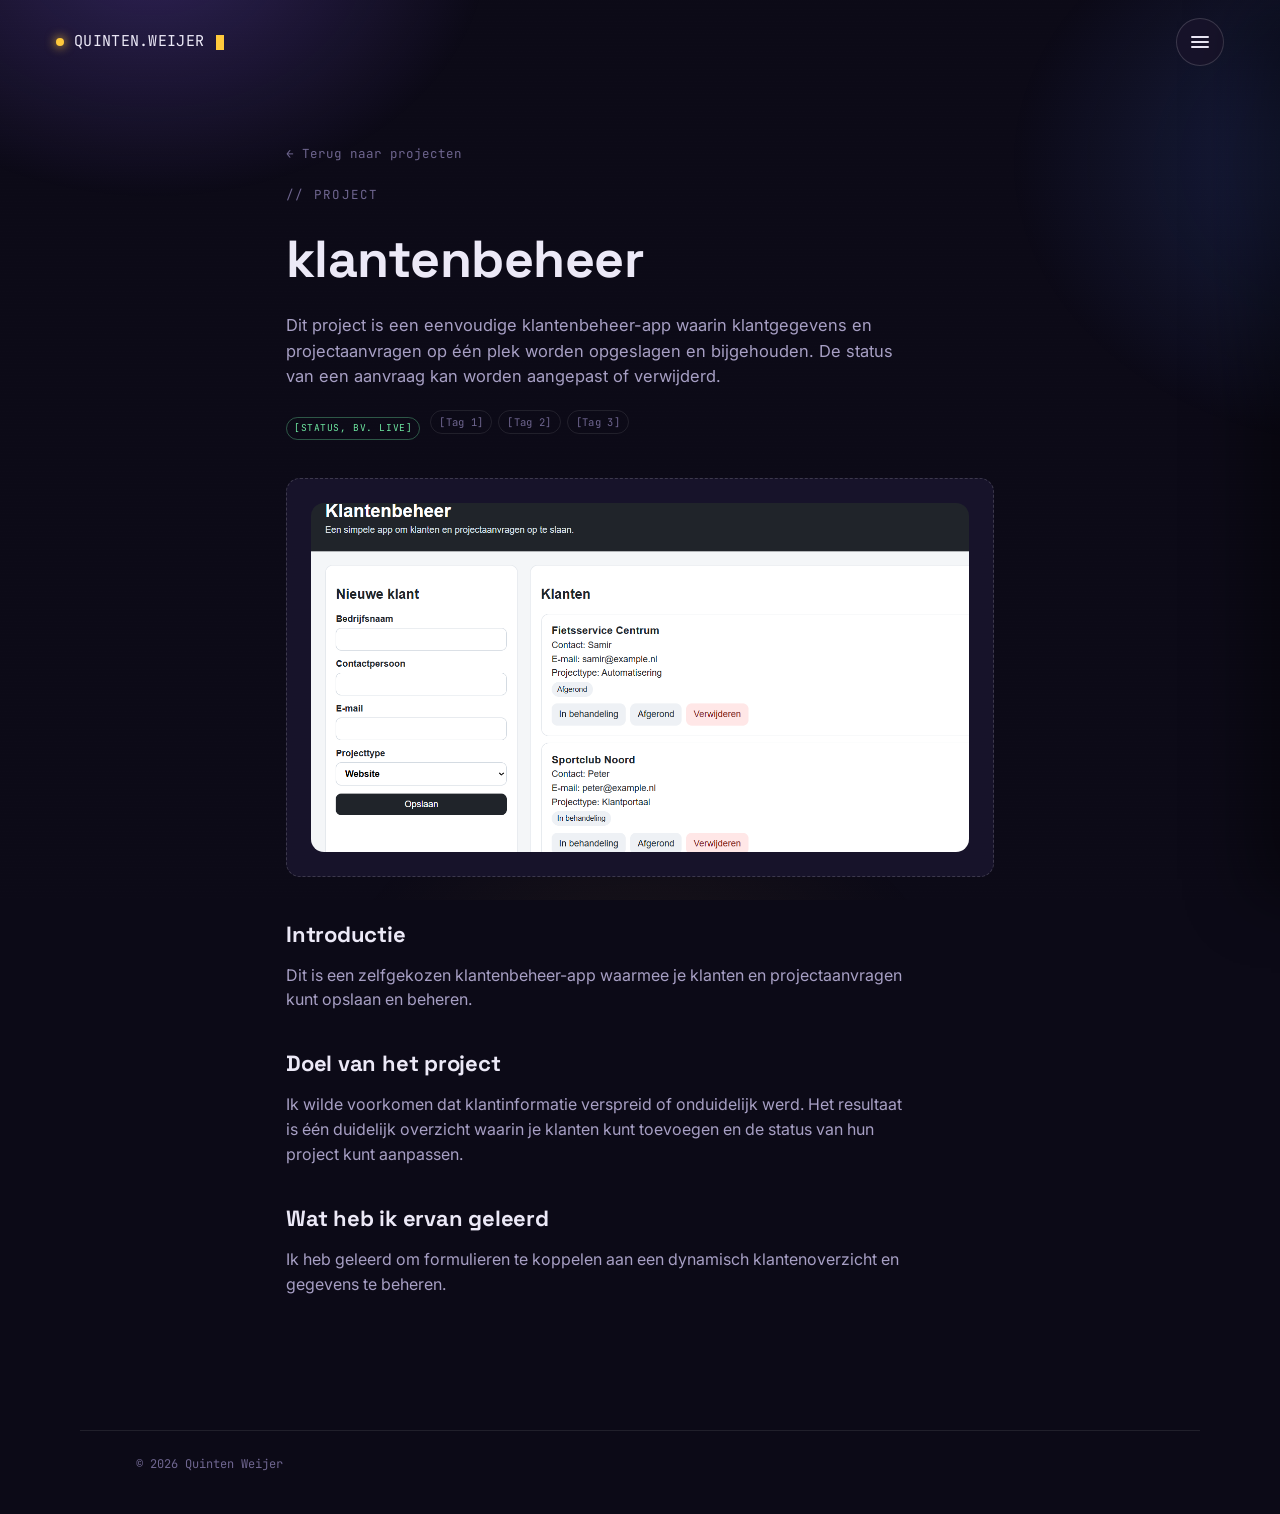
==== Klantenbeheer.html @ d6dd0682 "Started project" ====
<!DOCTYPE html>
<html lang="nl">
<head>
  <meta charset="UTF-8" />
  <meta name="viewport" content="width=device-width, initial-scale=1.0" />
  <title>[Projectnaam] — Quinten Weijer</title>
  <meta name="description" content="[Korte omschrijving van het project voor zoekmachines.]" />
  <link rel="preconnect" href="https://fonts.googleapis.com" />
  <link rel="preconnect" href="https://fonts.gstatic.com" crossorigin />
  <link href="https://fonts.googleapis.com/css2?family=Space+Grotesk:wght@500;600;700&family=Inter:wght@400;500;600&family=JetBrains+Mono:wght@400;500&display=swap" rel="stylesheet" />
  <link rel="stylesheet" href="css/styles.css" />
</head>
<body>
  <header class="site-header">
    <a class="brand" href="index.html">
      <span class="brand__dot"></span>
      QUINTEN.WEIJER<span class="brand__cursor" aria-hidden="true"></span>
    </a>
    <button class="menu-toggle" type="button" data-menu-toggle aria-expanded="false" aria-controls="nav-panel" aria-label="Menu openen">
      <span class="menu-toggle__bars"><span></span><span></span><span></span></span>
    </button>
  </header>

  <div class="nav-scrim" data-nav-scrim></div>
  <nav class="nav-panel" id="nav-panel" data-nav-panel aria-label="Hoofdmenu">
    <p class="nav-panel__eyebrow">Navigatie</p>
    <ul class="nav-panel__list">
      <li><a href="index.html">Home <span class="tag">// chat</span></a></li>
      <li><a href="projecten.html" aria-current="page">Projecten <span class="tag">// cards</span></a></li>
      <li><a href="over-mij.html">Over mij <span class="tag">// profiel</span></a></li>
    </ul>
  </nav>

  <main>
    <section class="project-detail">
      <a class="project-detail__back" href="projecten.html">← Terug naar projecten</a>

      <p class="project-detail__eyebrow">// project</p>
      <h1 class="project-detail__title">klantenbeheer</h1>
      <p class="project-detail__lede">
        Dit project is een eenvoudige klantenbeheer-app waarin klantgegevens en projectaanvragen op één plek worden opgeslagen en bijgehouden. De status van een aanvraag kan worden aangepast of verwijderd.
      </p>

      <div class="project-detail__meta">
        <span class="project-card__status project-card__status--live">[Status, bv. Live]</span>
        <div class="project-card__tags">
          <span>[Tag 1]</span>
          <span>[Tag 2]</span>
          <span>[Tag 3]</span>
        </div>
      </div>

      
        
        <div class="project-detail__image">
          <img src="images/Klantenbeheer.png" alt="Screenshot van Klantenbeheer" />
        </div>
  
      

      <div class="project-detail__section">
        <h2>Introductie</h2>
        <p>
          Dit is een zelfgekozen klantenbeheer-app waarmee je klanten en projectaanvragen kunt opslaan en beheren.
        </p>
      </div>

      <div class="project-detail__section">
        <h2>Doel van het project</h2>
        <p>
          Ik wilde voorkomen dat klantinformatie verspreid of onduidelijk werd. Het resultaat is één duidelijk overzicht waarin je klanten kunt toevoegen en de status van hun project kunt aanpassen.
        </p>
      </div>

      <div class="project-detail__section">
        <h2>Wat heb ik ervan geleerd</h2>
        <p>
          Ik heb geleerd om formulieren te koppelen aan een dynamisch klantenoverzicht en gegevens te beheren.
        </p>
      </div>
    </section>
  </main>

  <footer class="site-footer">
    <span>© 2026 Quinten Weijer</span>
  </footer>

  <script src="js/main.js"></script>
</body>
</html>
---- css/styles.css ----
/* ==========================================================================
   Quinten Weijer — AI Portfolio
   Design tokens
   ========================================================================== */
:root {
  /* color */
  --bg-deep: #0c0a17;
  --bg-panel: #17132a;
  --bg-panel-2: #1e1938;
  --bg-panel-3: #241f42;
  --border: rgba(255, 255, 255, 0.09);
  --border-strong: rgba(255, 255, 255, 0.16);

  --purple: #8a63f9;
  --purple-dim: #5c4599;
  --blue: #4d7bf7;
  --yellow: #ffc93c;
  --yellow-dim: #b6913f;

  --text: #ece9f7;
  --text-muted: #a79fc4;
  --text-dim: #6f6690;

  /* type */
  --font-display: "Space Grotesk", "Inter", sans-serif;
  --font-body: "Inter", sans-serif;
  --font-mono: "JetBrains Mono", "Consolas", monospace;

  /* layout */
  --max-width: 1120px;
  --radius-sm: 8px;
  --radius-md: 14px;
  --radius-lg: 22px;
  --nav-h: 84px;
}

* {
  box-sizing: border-box;
}

html {
  scroll-behavior: smooth;
}

body {
  margin: 0;
  min-height: 100vh;
  background: var(--bg-deep);
  color: var(--text);
  font-family: var(--font-body);
  font-size: 16px;
  line-height: 1.55;
  -webkit-font-smoothing: antialiased;
}

/* ambient background glow, fixed so it doesn't move with scroll */
body::before {
  content: "";
  position: fixed;
  inset: 0;
  z-index: 0;
  pointer-events: none;
  background:
    radial-gradient(560px 420px at 12% -6%, rgba(138, 99, 249, 0.28), transparent 60%),
    radial-gradient(620px 480px at 108% 18%, rgba(77, 123, 247, 0.22), transparent 60%),
    radial-gradient(500px 400px at 50% 115%, rgba(255, 201, 60, 0.07), transparent 65%);
}

/* faint scanline texture layered above the glow */
body::after {
  content: "";
  position: fixed;
  inset: 0;
  z-index: 0;
  pointer-events: none;
  opacity: 0.4;
  background-image: repeating-linear-gradient(
    to bottom,
    rgba(255, 255, 255, 0.014) 0px,
    rgba(255, 255, 255, 0.014) 1px,
    transparent 1px,
    transparent 3px
  );
}

main,
.site-header,
.site-footer {
  position: relative;
  z-index: 1;
}

img {
  max-width: 100%;
  display: block;
}

a {
  color: inherit;
}

button {
  font-family: inherit;
}

::selection {
  background: var(--yellow);
  color: #14100a;
}

/* focus visibility */
a:focus-visible,
button:focus-visible,
input:focus-visible,
textarea:focus-visible {
  outline: 2px solid var(--yellow);
  outline-offset: 3px;
  border-radius: 4px;
}

.visually-hidden {
  position: absolute;
  width: 1px;
  height: 1px;
  overflow: hidden;
  clip: rect(0 0 0 0);
  white-space: nowrap;
}

/* ==========================================================================
   Header / nav
   ========================================================================== */
.site-header {
  height: var(--nav-h);
  display: flex;
  align-items: center;
  justify-content: space-between;
  padding: 0 clamp(20px, 5vw, 56px);
}

.brand {
  display: flex;
  align-items: center;
  gap: 10px;
  font-family: var(--font-mono);
  font-size: 15px;
  letter-spacing: 0.02em;
  text-decoration: none;
  color: var(--text);
}

.brand__dot {
  width: 8px;
  height: 8px;
  border-radius: 50%;
  background: var(--yellow);
  box-shadow: 0 0 10px 2px rgba(255, 201, 60, 0.55);
}

.brand__cursor {
  display: inline-block;
  width: 8px;
  height: 1em;
  background: var(--yellow);
  margin-left: 2px;
  animation: blink 1.1s steps(1) infinite;
  vertical-align: -2px;
}

@keyframes blink {
  50% {
    opacity: 0;
  }
}

.menu-toggle {
  position: relative;
  z-index: 40;
  width: 48px;
  height: 48px;
  border-radius: 50%;
  border: 1px solid var(--border-strong);
  background: var(--bg-panel);
  display: flex;
  align-items: center;
  justify-content: center;
  cursor: pointer;
  transition: border-color 0.2s ease, transform 0.15s ease;
}

.menu-toggle:hover {
  border-color: var(--yellow);
}

.menu-toggle:active {
  transform: scale(0.94);
}

.menu-toggle__bars {
  position: relative;
  width: 18px;
  height: 12px;
}

.menu-toggle__bars span {
  position: absolute;
  left: 0;
  width: 100%;
  height: 2px;
  border-radius: 2px;
  background: var(--text);
  transition: transform 0.25s ease, opacity 0.2s ease, top 0.25s ease;
}

.menu-toggle__bars span:nth-child(1) { top: 0; }
.menu-toggle__bars span:nth-child(2) { top: 5px; }
.menu-toggle__bars span:nth-child(3) { top: 10px; }

.menu-toggle[aria-expanded="true"] .menu-toggle__bars span:nth-child(1) {
  top: 5px;
  transform: rotate(45deg);
  background: var(--yellow);
}
.menu-toggle[aria-expanded="true"] .menu-toggle__bars span:nth-child(2) {
  opacity: 0;
}
.menu-toggle[aria-expanded="true"] .menu-toggle__bars span:nth-child(3) {
  top: 5px;
  transform: rotate(-45deg);
  background: var(--yellow);
}

.nav-panel {
  position: fixed;
  top: 0;
  right: 0;
  z-index: 30;
  height: 100vh;
  width: min(340px, 86vw);
  background: var(--bg-panel);
  border-left: 1px solid var(--border-strong);
  padding: calc(var(--nav-h) + 12px) 32px 32px;
  transform: translateX(100%);
  transition: transform 0.32s cubic-bezier(0.2, 0.8, 0.2, 1);
  box-shadow: -30px 0 60px rgba(0, 0, 0, 0.4);
}

.nav-panel[data-open="true"] {
  transform: translateX(0);
}

.nav-panel__eyebrow {
  font-family: var(--font-mono);
  font-size: 12px;
  color: var(--text-dim);
  text-transform: uppercase;
  letter-spacing: 0.14em;
  margin: 0 0 18px;
}

.nav-panel__list {
  list-style: none;
  margin: 0;
  padding: 0;
  display: flex;
  flex-direction: column;
  gap: 4px;
}

.nav-panel__list a {
  display: flex;
  align-items: baseline;
  gap: 10px;
  text-decoration: none;
  font-family: var(--font-display);
  font-size: 26px;
  padding: 10px 0;
  color: var(--text-muted);
  border-bottom: 1px solid var(--border);
  transition: color 0.2s ease;
}

.nav-panel__list a span.tag {
  font-family: var(--font-mono);
  font-size: 12px;
  color: var(--text-dim);
}

.nav-panel__list a:hover,
.nav-panel__list a[aria-current="page"] {
  color: var(--text);
}

.nav-panel__list a[aria-current="page"] {
  color: var(--yellow);
}

.nav-scrim {
  position: fixed;
  inset: 0;
  z-index: 20;
  background: rgba(6, 5, 12, 0.55);
  backdrop-filter: blur(2px);
  opacity: 0;
  pointer-events: none;
  transition: opacity 0.28s ease;
}

.nav-scrim[data-open="true"] {
  opacity: 1;
  pointer-events: auto;
}

/* ==========================================================================
   Hero (home)
   ========================================================================== */
.hero {
  max-width: var(--max-width);
  margin: 0 auto;
  padding: clamp(28px, 6vw, 64px) clamp(20px, 5vw, 56px) 12px;
}

.hero__title {
  font-family: var(--font-display);
  font-weight: 600;
  font-size: clamp(38px, 6.4vw, 72px);
  line-height: 1.03;
  letter-spacing: -0.01em;
  margin: 0 0 20px;
  max-width: 16ch;
}

.hero__title .accent {
  color: var(--yellow);
}

.hero__lede {
  font-size: clamp(16px, 2vw, 19px);
  color: var(--text-muted);
  max-width: 54ch;
  margin: 0 0 8px;
}

.hero__boot {
  margin-top: 34px;
  font-family: var(--font-mono);
  font-size: 14px;
  color: var(--text-dim);
  min-height: 1.6em;
}

.hero__boot .cursor {
  display: inline-block;
  width: 7px;
  height: 1em;
  background: var(--text-dim);
  vertical-align: -2px;
  margin-left: 2px;
  animation: blink 1s steps(1) infinite;
}

/* ==========================================================================
   Chat interface
   ========================================================================== */
.chat {
  max-width: var(--max-width);
  margin: 28px auto 0;
  padding: 0 clamp(20px, 5vw, 56px) 0;
}

.chat__frame {
  border: 1px solid var(--border-strong);
  border-radius: var(--radius-lg);
  background: linear-gradient(180deg, var(--bg-panel), var(--bg-panel-2));
  overflow: hidden;
  box-shadow: 0 30px 80px -30px rgba(0, 0, 0, 0.6);
}

.chat__titlebar {
  display: flex;
  align-items: center;
  gap: 10px;
  padding: 14px 18px;
  border-bottom: 1px solid var(--border);
  font-family: var(--font-mono);
  font-size: 12.5px;
  color: var(--text-dim);
}

.chat__titlebar .dots {
  display: flex;
  gap: 6px;
  margin-right: 6px;
}

.chat__titlebar .dots span {
  width: 9px;
  height: 9px;
  border-radius: 50%;
  background: var(--bg-panel-3);
  border: 1px solid var(--border-strong);
}

.chat__log {
  padding: 22px clamp(16px, 3vw, 28px);
  min-height: 220px;
  max-height: 52vh;
  overflow-y: auto;
  display: flex;
  flex-direction: column;
  gap: 16px;
  scrollbar-width: thin;
  scrollbar-color: var(--purple-dim) transparent;
}

.chat__log::-webkit-scrollbar {
  width: 8px;
}
.chat__log::-webkit-scrollbar-thumb {
  background: var(--bg-panel-3);
  border-radius: 8px;
}

.msg {
  display: flex;
  gap: 12px;
  max-width: 92%;
  animation: rise 0.32s ease both;
}

@keyframes rise {
  from { opacity: 0; transform: translateY(6px); }
  to { opacity: 1; transform: translateY(0); }
}

.msg--user {
  align-self: flex-end;
  flex-direction: row-reverse;
  max-width: 78%;
}

.msg__avatar {
  flex: none;
  width: 30px;
  height: 30px;
  border-radius: 8px;
  display: flex;
  align-items: center;
  justify-content: center;
  font-family: var(--font-mono);
  font-size: 12px;
  font-weight: 700;
}

.msg--ai .msg__avatar {
  background: linear-gradient(145deg, var(--purple), var(--blue));
  color: #0c0a17;
}

.msg--user .msg__avatar {
  background: var(--bg-panel-3);
  border: 1px solid var(--border-strong);
  color: var(--text-muted);
}

.msg__bubble {
  background: var(--bg-panel-3);
  border: 1px solid var(--border);
  border-radius: var(--radius-md);
  padding: 12px 15px;
  font-size: 14.5px;
  color: var(--text);
}

.msg--user .msg__bubble {
  background: rgba(255, 201, 60, 0.09);
  border-color: rgba(255, 201, 60, 0.25);
}

.msg__bubble p {
  margin: 0 0 8px;
}
.msg__bubble p:last-child {
  margin-bottom: 0;
}

.msg__bubble code {
  font-family: var(--font-mono);
  background: rgba(255, 255, 255, 0.07);
  padding: 1px 6px;
  border-radius: 5px;
  font-size: 13px;
  color: var(--yellow);
}

.msg__bubble ul {
  margin: 6px 0 0;
  padding-left: 18px;
}

.msg__bubble li {
  margin-bottom: 4px;
}

/* command result cards inside chat */
.result-grid {
  margin-top: 4px;
  display: grid;
  grid-template-columns: repeat(auto-fit, minmax(220px, 1fr));
  gap: 12px;
  width: 100%;
}

/* generic project card, reused on chat + projects page */
.project-card {
  position: relative;
  display: flex;
  flex-direction: column;
  border: 1px solid var(--border-strong);
  border-radius: var(--radius-md);
  background: var(--bg-panel-2);
  padding: 16px;
  overflow: hidden;
  animation: materialize 0.42s cubic-bezier(0.2, 0.8, 0.2, 1) both;
}

@keyframes materialize {
  from {
    opacity: 0;
    transform: translateY(10px) scale(0.97);
    filter: blur(3px);
  }
  to {
    opacity: 1;
    transform: translateY(0) scale(1);
    filter: blur(0);
  }
}

.project-card__title {
  font-family: var(--font-display);
  font-size: 16.5px;
  margin: 0 0 6px;
  color: var(--text);
}

.project-card__desc {
  font-size: 13px;
  color: var(--text-muted);
  margin: 0 0 12px;
  line-height: 1.5;
}

.project-card__tags {
  display: flex;
  flex-wrap: wrap;
  gap: 6px;
  margin-bottom: 12px;
}

.project-card__tags span {
  font-family: var(--font-mono);
  font-size: 10.5px;
  letter-spacing: 0.03em;
  color: var(--text-dim);
  border: 1px solid var(--border);
  padding: 3px 8px;
  border-radius: 999px;
}

.project-card__link {
  margin-top: auto;
  font-family: var(--font-mono);
  font-size: 12px;
  color: var(--yellow);
  text-decoration: none;
  display: inline-flex;
  align-items: center;
  gap: 6px;
}

.project-card__link:hover {
  text-decoration: underline;
}

.project-card__status {
  position: absolute;
  top: 14px;
  right: 14px;
  font-family: var(--font-mono);
  font-size: 9.5px;
  letter-spacing: 0.06em;
  text-transform: uppercase;
  color: var(--text-dim);
  border: 1px solid var(--border);
  padding: 3px 7px;
  border-radius: 999px;
}

.project-card__status--live {
  color: #6ee7a0;
  border-color: rgba(110, 231, 160, 0.35);
}

/* skills / contact result blocks */
.skill-list {
  display: flex;
  flex-wrap: wrap;
  gap: 8px;
  margin-top: 4px;
}

.skill-pill {
  font-family: var(--font-mono);
  font-size: 12px;
  padding: 6px 11px;
  border-radius: 999px;
  border: 1px solid var(--border-strong);
  color: var(--text-muted);
}

.skill-pill--learning {
  border-color: rgba(255, 201, 60, 0.4);
  color: var(--yellow);
}

.contact-list {
  list-style: none;
  margin: 4px 0 0;
  padding: 0;
  display: flex;
  flex-direction: column;
  gap: 8px;
}

.contact-list a {
  font-family: var(--font-mono);
  font-size: 13.5px;
  text-decoration: none;
  color: var(--text);
  border-bottom: 1px dashed var(--border-strong);
}

.contact-list a:hover {
  color: var(--yellow);
  border-color: var(--yellow);
}

/* chat input row */
.chat__form {
  display: flex;
  align-items: center;
  gap: 10px;
  padding: 14px clamp(16px, 3vw, 22px);
  border-top: 1px solid var(--border);
  background: rgba(0, 0, 0, 0.12);
}

.chat__prompt {
  font-family: var(--font-mono);
  color: var(--yellow);
  font-size: 15px;
  flex: none;
}

.chat__input {
  flex: 1;
  background: transparent;
  border: none;
  color: var(--text);
  font-family: var(--font-mono);
  font-size: 14.5px;
  padding: 10px 4px;
}

.chat__input::placeholder {
  color: var(--text-dim);
}

.chat__send {
  flex: none;
  border: 1px solid var(--border-strong);
  background: var(--bg-panel-3);
  color: var(--text-muted);
  border-radius: var(--radius-sm);
  padding: 9px 16px;
  font-family: var(--font-mono);
  font-size: 13px;
  cursor: pointer;
  transition: border-color 0.2s ease, color 0.2s ease, transform 0.15s ease;
}

.chat__send:hover {
  border-color: var(--yellow);
  color: var(--yellow);
}

.chat__send:active {
  transform: scale(0.96);
}

.chat__hints {
  display: flex;
  flex-wrap: wrap;
  gap: 8px;
  max-width: var(--max-width);
  margin: 14px auto 0;
  padding: 0 clamp(20px, 5vw, 56px);
}

.chat__hints button {
  font-family: var(--font-mono);
  font-size: 12px;
  color: var(--text-dim);
  background: var(--bg-panel);
  border: 1px solid var(--border);
  border-radius: 999px;
  padding: 6px 12px;
  cursor: pointer;
  transition: color 0.2s ease, border-color 0.2s ease;
}

.chat__hints button:hover {
  color: var(--yellow);
  border-color: var(--yellow);
}

/* ==========================================================================
   Footer
   ========================================================================== */
.site-footer {
  max-width: var(--max-width);
  margin: 60px auto 0;
  padding: 24px clamp(20px, 5vw, 56px) 40px;
  display: flex;
  justify-content: space-between;
  align-items: center;
  gap: 12px;
  flex-wrap: wrap;
  font-family: var(--font-mono);
  font-size: 12px;
  color: var(--text-dim);
  border-top: 1px solid var(--border);
}

.site-footer a {
  color: var(--text-dim);
  text-decoration: none;
}

.site-footer a:hover {
  color: var(--yellow);
}

/* ==========================================================================
   Projects page
   ========================================================================== */
.page-head {
  max-width: var(--max-width);
  margin: 0 auto;
  padding: clamp(28px, 6vw, 56px) clamp(20px, 5vw, 56px) 8px;
}

.page-head__eyebrow {
  font-family: var(--font-mono);
  font-size: 12.5px;
  letter-spacing: 0.1em;
  text-transform: uppercase;
  color: var(--text-dim);
  margin: 0 0 14px;
}

.page-head__title {
  font-family: var(--font-display);
  font-size: clamp(32px, 5vw, 52px);
  margin: 0 0 14px;
  letter-spacing: -0.01em;
}

.page-head__lede {
  color: var(--text-muted);
  max-width: 60ch;
  margin: 0;
}

.projects-grid {
  max-width: var(--max-width);
  margin: 32px auto 0;
  padding: 0 clamp(20px, 5vw, 56px);
  display: grid;
  grid-template-columns: repeat(auto-fit, minmax(260px, 1fr));
  gap: 18px;
}

.projects-grid .project-card {
  padding: 22px;
}

/* ==========================================================================
   About page
   ========================================================================== */
.about {
  max-width: 760px;
  margin: 0 auto;
  padding: clamp(28px, 6vw, 56px) clamp(20px, 5vw, 56px) 40px;
}

.about__title {
  font-family: var(--font-display);
  font-size: clamp(32px, 5vw, 52px);
  margin: 0 0 22px;
  letter-spacing: -0.01em;
}

.about__body p {
  color: var(--text-muted);
  font-size: 16.5px;
  max-width: 62ch;
}

.about__body strong {
  color: var(--text);
}

.about-card {
  margin-top: 34px;
  border: 1px solid var(--border-strong);
  border-radius: var(--radius-md);
  background: var(--bg-panel);
  padding: 22px 24px;
}

.about-card__label {
  font-family: var(--font-mono);
  font-size: 12px;
  color: var(--text-dim);
  text-transform: uppercase;
  letter-spacing: 0.08em;
  margin: 0 0 12px;
}

/* ==========================================================================
   Project detail page (template — see project-template.html)
   ========================================================================== */
.project-detail {
  max-width: 820px;
  margin: 0 auto;
  padding: clamp(28px, 6vw, 56px) clamp(20px, 5vw, 56px) 40px;
}

.project-detail__back {
  display: inline-flex;
  align-items: center;
  gap: 6px;
  font-family: var(--font-mono);
  font-size: 12.5px;
  color: var(--text-dim);
  text-decoration: none;
  margin-bottom: 22px;
}

.project-detail__back:hover {
  color: var(--yellow);
}

.project-detail__eyebrow {
  font-family: var(--font-mono);
  font-size: 12.5px;
  letter-spacing: 0.1em;
  text-transform: uppercase;
  color: var(--text-dim);
  margin: 0 0 14px;
}

.project-detail__title {
  font-family: var(--font-display);
  font-size: clamp(32px, 5vw, 52px);
  margin: 0 0 14px;
  letter-spacing: -0.01em;
}

.project-detail__lede {
  color: var(--text-muted);
  font-size: 16.5px;
  max-width: 62ch;
  margin: 0 0 20px;
}

.project-detail__meta {
  display: flex;
  flex-wrap: wrap;
  align-items: center;
  gap: 10px;
  margin-bottom: 32px;
}

.project-detail__meta .project-card__status {
  position: static;
}

.project-detail__image {
  width: 100%;
  aspect-ratio: 16 / 9;
  border: 1px dashed var(--border-strong);
  border-radius: var(--radius-md);
  background: var(--bg-panel);
  display: flex;
  align-items: center;
  justify-content: center;
  text-align: center;
  padding: 24px;
  margin-bottom: 40px;
  font-family: var(--font-mono);
  font-size: 13px;
  color: var(--text-dim);
}

.project-detail__image img {
  width: 100%;
  height: 100%;
  object-fit: cover;
  border-radius: calc(var(--radius-md) - 1px);
}

.project-detail__section {
  margin-bottom: 34px;
}

.project-detail__section h2 {
  font-family: var(--font-display);
  font-size: 22px;
  margin: 0 0 12px;
  letter-spacing: -0.01em;
}

.project-detail__section p {
  color: var(--text-muted);
  font-size: 16px;
  max-width: 62ch;
  margin: 0 0 12px;
}

.project-detail__section p:last-child {
  margin-bottom: 0;
}

/* ==========================================================================
   Responsive
   ========================================================================== */
@media (max-width: 640px) {
  .msg { max-width: 100%; }
  .msg--user { max-width: 92%; }
  .chat__log { max-height: 44vh; }
}

/* respect reduced motion */
@media (prefers-reduced-motion: reduce) {
  html { scroll-behavior: auto; }
  *,
  *::before,
  *::after {
    animation-duration: 0.001ms !important;
    animation-iteration-count: 1 !important;
    transition-duration: 0.001ms !important;
  }
}
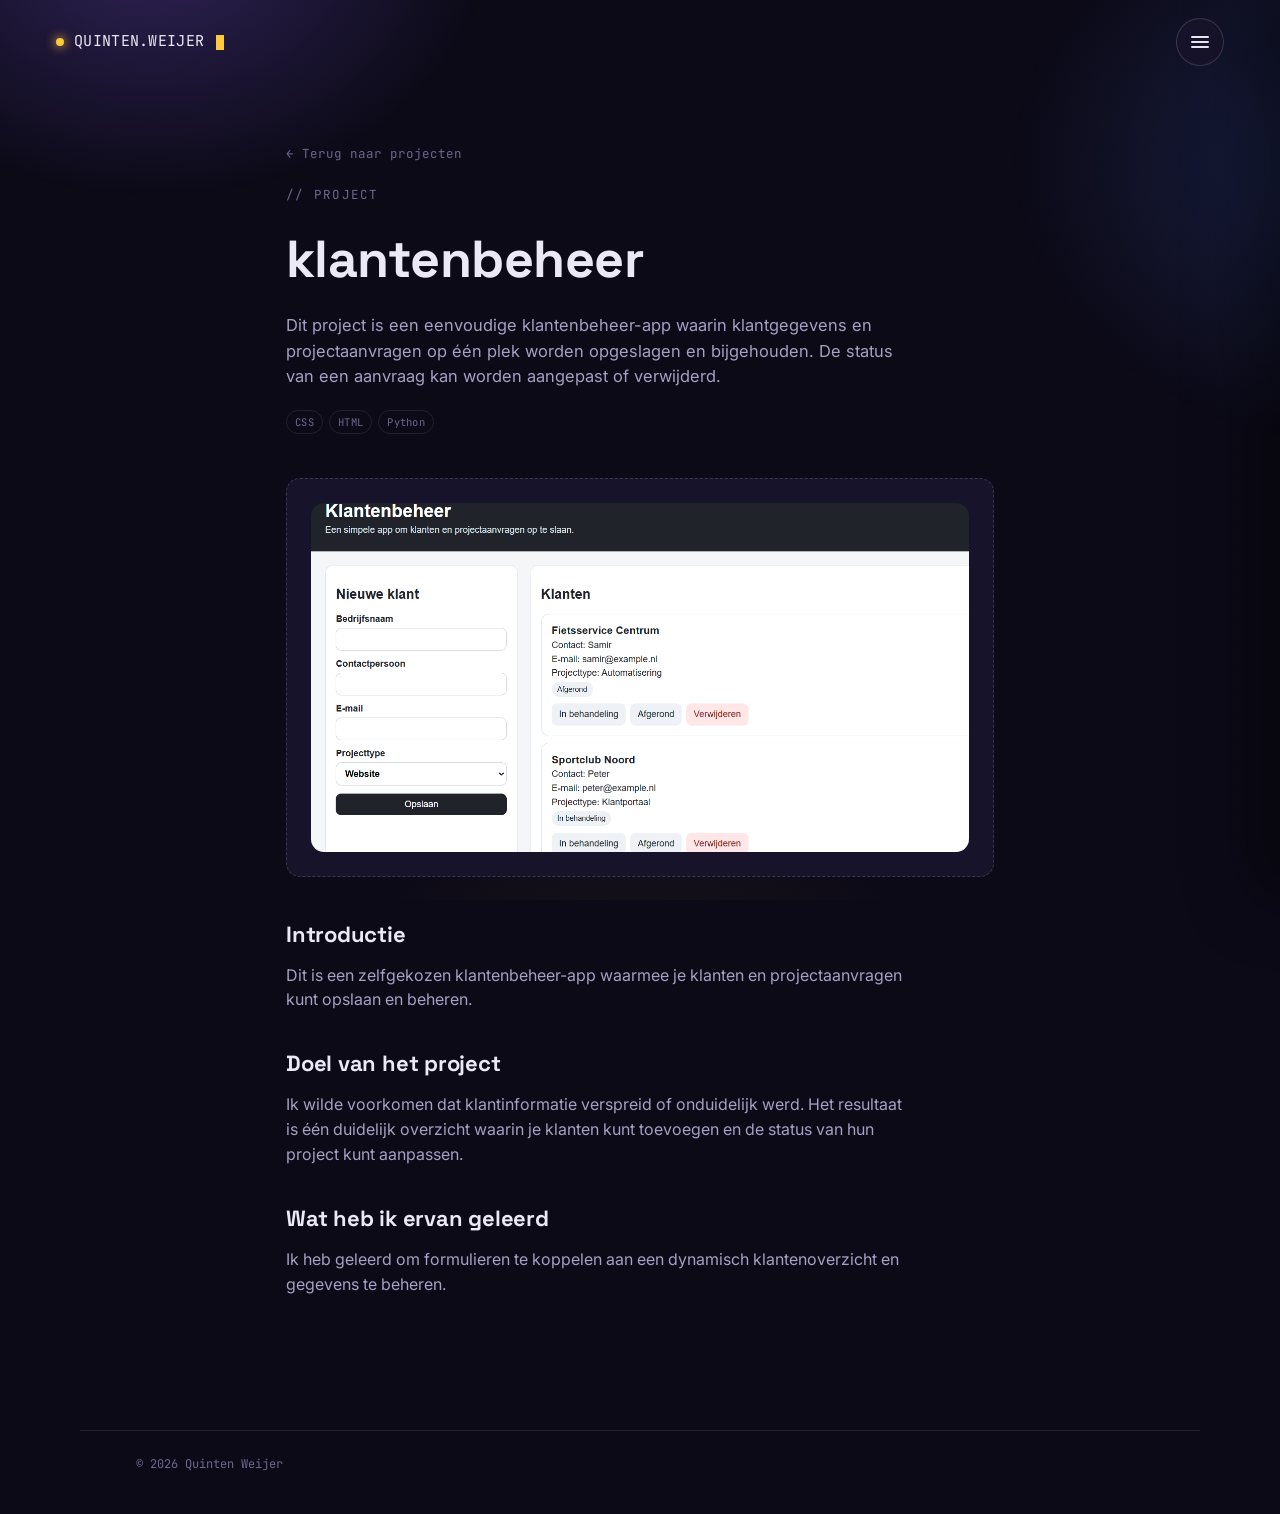
==== commit f48b6bae: "Add files via upload" ====
--- a/Klantenbeheer.html
+++ b/Klantenbeheer.html
@@ -3,7 +3,7 @@
 <head>
   <meta charset="UTF-8" />
   <meta name="viewport" content="width=device-width, initial-scale=1.0" />
-  <title>[Projectnaam] — Quinten Weijer</title>
+  <title>Klantenbeheer — Quinten Weijer</title>
   <meta name="description" content="[Korte omschrijving van het project voor zoekmachines.]" />
   <link rel="preconnect" href="https://fonts.googleapis.com" />
   <link rel="preconnect" href="https://fonts.gstatic.com" crossorigin />
@@ -42,11 +42,10 @@
       </p>
 
       <div class="project-detail__meta">
-        <span class="project-card__status project-card__status--live">[Status, bv. Live]</span>
         <div class="project-card__tags">
-          <span>[Tag 1]</span>
-          <span>[Tag 2]</span>
-          <span>[Tag 3]</span>
+          <span>CSS</span>
+          <span>HTML</span>
+          <span>Python</span>
         </div>
       </div>
 
